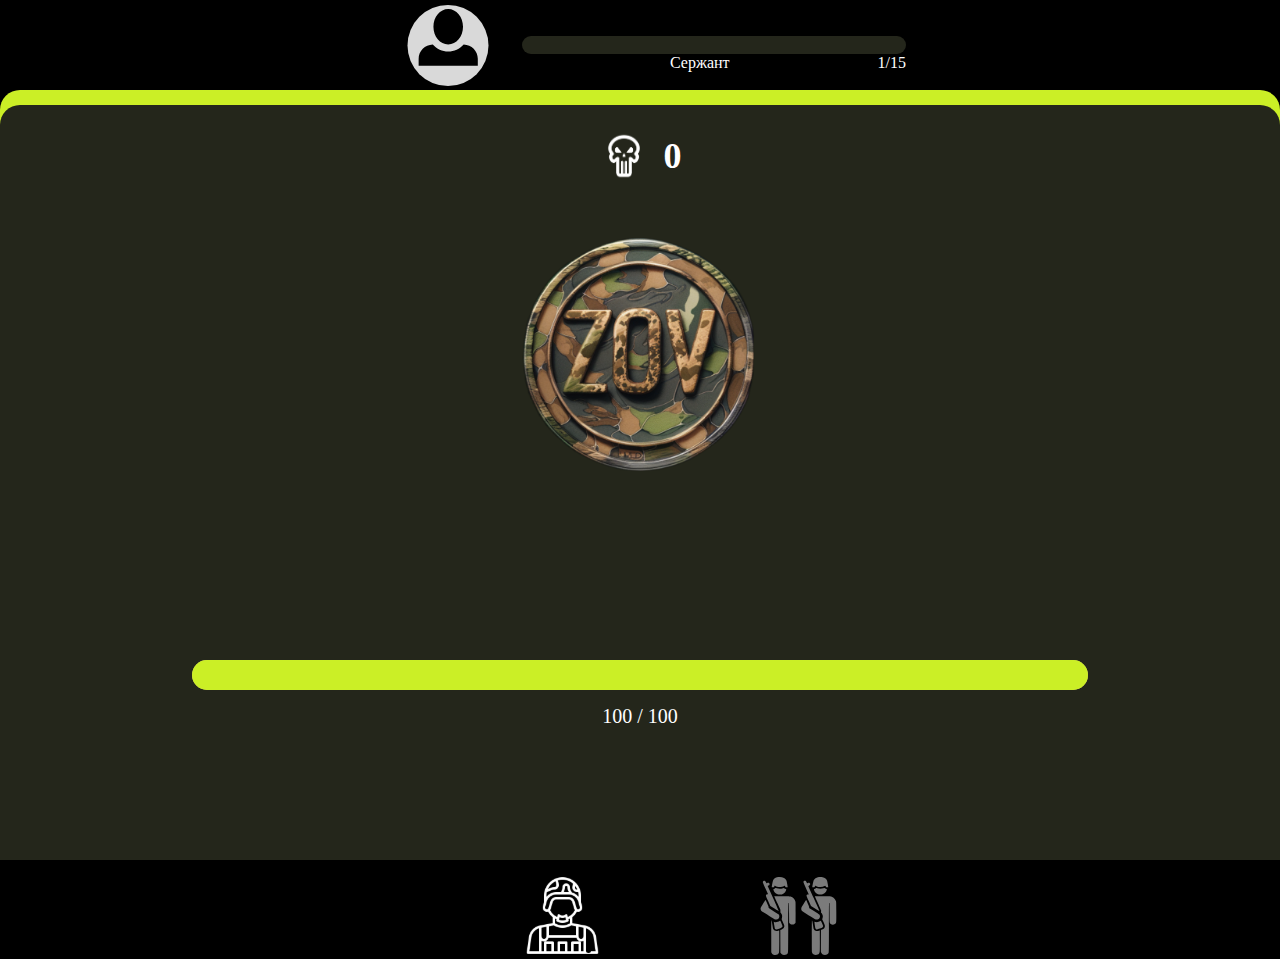
==== src/index.html @ ccc638fd "1" ====
<!DOCTYPE html>
<html lang="en">
<head>
    <meta charset="UTF-8">
    <meta name="viewport" content="width=device-width, initial-scale=1.0">
    <title>ZOV clicker</title>
    <link rel="stylesheet" href="style.css">
</head>
<body>
<header>
    <nav>
        <ul>
            <li class="prof"><img src="assets/profile.svg"></li>
            <li class="pr_bar">
                <div class = "bg"></div>
                <div class = "rang">
                    <span id="txt">Сержант</span>
                    <span id="num">1/15</span>
                </div>
            </li>
        </ul>
    </nav>
</header>
<div class="game">
    <div class ="game2">
        <div class="header">
            <img src="assets/score.png" alt="coin">
            <h2 class="score" id="score">0</h2>
        </div>
        <div class="circle">
            <img id="circle" src="assets/coin.png" alt="zov">
        </div>
        <div class="energy">
            <div class="bg_energy">
                <div class="pr_bar_energy">
                </div>
            </div>
        </div>
        <div class="txt_energy">
            <span class="cur_energy">100</span>
            <span class="/">/</span>
            <span class="max_energy">100</span>
        </div>
    </div>
</div>

<footer>
    <ul class="menu_bar">
        <li class = "menu"><img src="assets/menu.svg" alt="menu"></li>
        <li class = "shop"><img src="assets/shop.svg" alt="shop"></li>
        <li class = "quests"><img src="assets/quests.svg" alt="quests"></li>
        <li class = "friedns"><img src="assets/friedns.svg" alt="friedns"></li>
    </ul>
</footer>
<script src="app.js" defer></script>
</body>
</html>
---- src/style.css ----
html, body {
    margin: 0;
    height: 100%;
    padding: 0;
    width: 100%;
    background: black;
    user-select: none;
}

header {
    height: 10%;
    width: 100%;
    justify-items: center;
}

nav {
    width: 100%;
    height: 100%;
}

header nav ul {
    list-style: none;
    display: flex;
    width: 100%;
    height: 100%;
    justify-content: center;
    align-items: center;
    margin: 0;
    padding: 0;
}

.prof {
    width: 10%;
    height: 90%;
    padding: 10px;
    float: left;
}

.pr_bar {
    width: 30%;
    height: 20%;
    background: #24261B;
    border-radius: 50px;
}

.bg {
    width: 0;
    height: 100%;
    background-color: #CBEF26;
    border-radius: 50px;
    transition: width 0.5s;
}

.rang {
    color: #fff;
    text-align: center;
}

#num {
    float: right;
}

header nav ul li img {
    width: 100%;
    height: 100%;
}


.game {
    height: 80%;
    width: 100%;
    background-color: #CBEF26;
    border-top-left-radius: 20px;
    border-top-right-radius: 20px;
    position: relative;
    padding-bottom:50px;
}

.game2 {
    width: 100%;
    height: 98%;
    position:absolute;
    bottom:0;
    text-align: center;
    justify-items: center;
    align-items: center;
    background-color: #24261B;
    border-top-left-radius: 20px;
    border-top-right-radius: 20px;
}

.header {
    display: flex;
    align-items: center;
    justify-content: center;
}

.header img {
    width: 50px;
    height: 50px;
    margin-right: 15px;
}

.footer {
    align-items: center;
    justify-content: center;
    width: 100%;
    height: 10%;
}

.menu_bar {
    width: 100%;
    height: 40%;
    display: flex;
    justify-content: center;
    align-items: center;
}


.score{
    color: white;
    text-align: center;
    font-size: 36px;
    font-weight: bold;
    user-select: none;
}

.circle {
    width: 100%;
    height: 60%;
}

.circle img {
    width: 300px;
    height: 300px;
    border-radius: 50%;
    transition: transform 0.2s ease;
    --tiltX: 0deg;
    --tiltY: 0deg;
    transform: perspective(500px) rotateX(var(--tiltX)) rotateY(var(--tiltY));
}

.plusOne {
    position: absolute;
    font-family: Inter;
    text-shadow: 0px 0px 4px rgba(234, 182, 64,0.25);
    font-size: 24px;
    font-weight: bold;
    background: linear-gradient(180deg, #e8c547 0%, #ef882b 100%);
    background-clip: text;
    -webkit-background-clip: text;
    -webkit-text-fill-color: transparent;
    pointer-events: none;
    user-select: none;
    animation: move-up 2s forwards;
}

@keyframes move-up {
    0% {
        opacity: 1;
        transform: translateY(0);
    }

    100% {
        opacity: 0;
        transform: translateY(-70px);
    }
}

.energy {
    width: 100%;
    height: 4%;
    display: flex;
    justify-content: center;
}

.bg_energy {
    width: 70%;
    height: 100%;
    background: #C8B57C;
    border-radius: 50px;
}

.pr_bar_energy {
    border-radius: 30px;
    background: #CBEF26;
    width: 50%;
    height: 100%;
}

.txt_energy {
    margin-top: 15px;
    color: white;
    font-size: 20px;
}
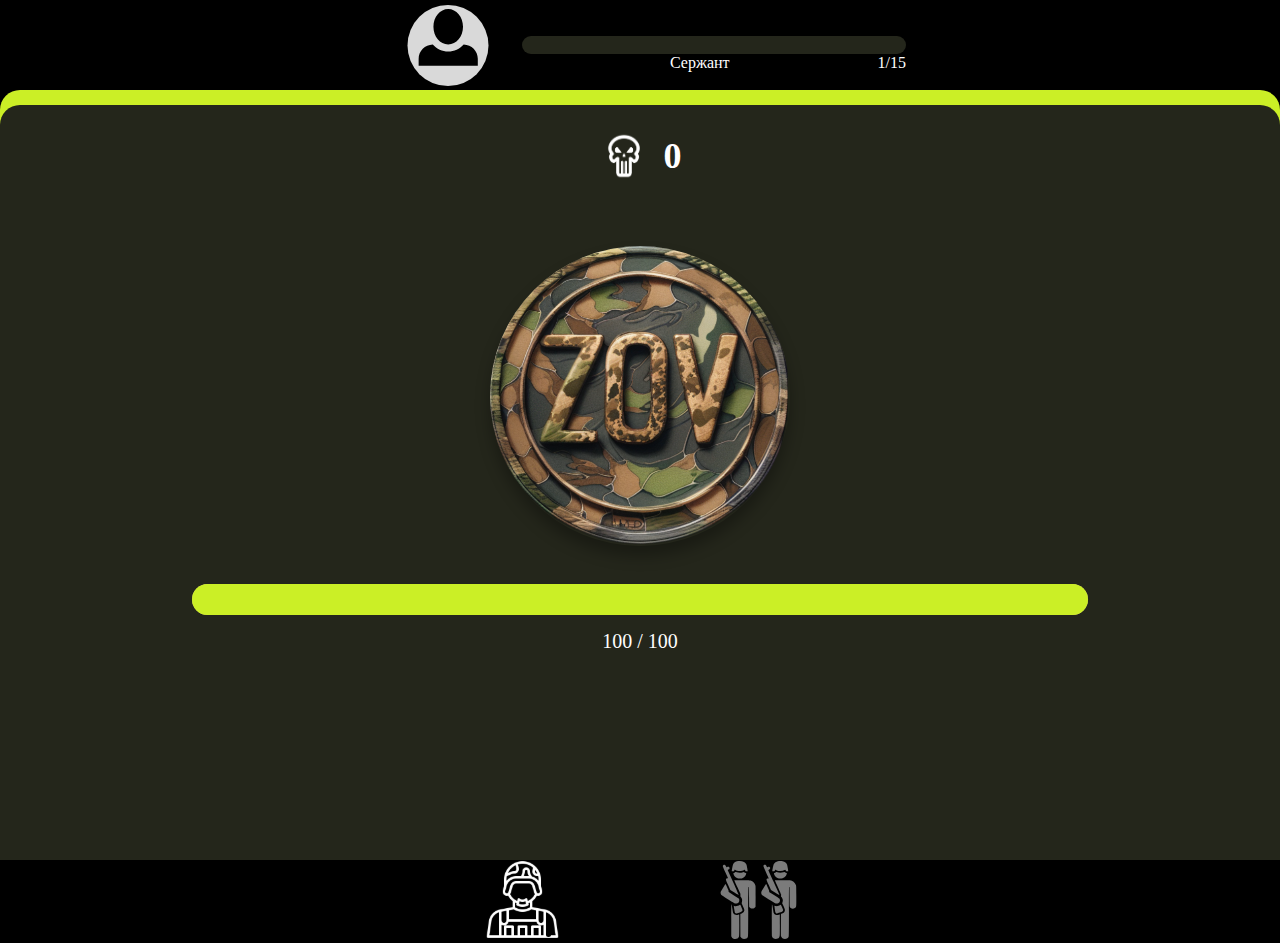
==== commit 84e6fc66: "1" ====
--- a/src/index.html
+++ b/src/index.html
@@ -28,7 +28,7 @@
             <h2 class="score" id="score">0</h2>
         </div>
         <div class="circle">
-            <img id="circle" src="assets/coin.png" alt="zov">
+            <div class="image" id="circle"></div>
         </div>
         <div class="energy">
             <div class="bg_energy">
--- a/src/style.css
+++ b/src/style.css
@@ -114,6 +114,11 @@
     display: flex;
     justify-content: center;
     align-items: center;
+}
+
+ul {
+    margin: 0;
+    padding: 0;
 }
 
 
@@ -125,46 +130,58 @@
     user-select: none;
 }
 
+
 .circle {
-    width: 100%;
-    height: 60%;
-}
-
-.circle img {
+    width: 100vw;
+    height: 50%;
+    display: flex;
+    justify-content: center;
+    align-items: center;
+    transform-style: preserve-3d;
+}
+.image {
     width: 300px;
     height: 300px;
     border-radius: 50%;
+    position: relative;
     transition: transform 0.2s ease;
+    z-index: 30;
     --tiltX: 0deg;
     --tiltY: 0deg;
+    transform-style: preserve-3d;
+    background: url(assets/coin.png) 0 0;
+    background-position: center;
+    background-size: 130% 130%;
+    box-shadow: 0 10px 15px rgba(0, 0, 0, 0.3);
     transform: perspective(500px) rotateX(var(--tiltX)) rotateY(var(--tiltY));
 }
-
 .plusOne {
-    position: absolute;
-    font-family: Inter;
-    text-shadow: 0px 0px 4px rgba(234, 182, 64,0.25);
-    font-size: 24px;
-    font-weight: bold;
-    background: linear-gradient(180deg, #e8c547 0%, #ef882b 100%);
-    background-clip: text;
-    -webkit-background-clip: text;
-    -webkit-text-fill-color: transparent;
-    pointer-events: none;
-    user-select: none;
-    animation: move-up 2s forwards;
+        position: absolute;
+        z-index: 100;
+        font-family: Inter;
+        text-shadow: 0px 0px 4px rgba(234, 182, 64,0.25);
+        font-size: 24px;
+        opacity: 1;
+        font-weight: bold;
+        background: linear-gradient(180deg, #e8c547 0%, #ef882b 100%);
+        background-clip: text;
+        -webkit-background-clip: text;
+        -webkit-text-fill-color: transparent;
+        pointer-events: none;
+        user-select: none;
+        animation: move-up 1s ease-out forwards ;
 }
 
 @keyframes move-up {
-    0% {
-        opacity: 1;
-        transform: translateY(0);
-    }
-
-    100% {
-        opacity: 0;
-        transform: translateY(-70px);
-    }
+        0% {
+            opacity: 1;
+            transform: translateY(0);
+        }
+
+        100% {
+            opacity: 0;
+            transform: translateY(-70px);
+        }
 }
 
 .energy {
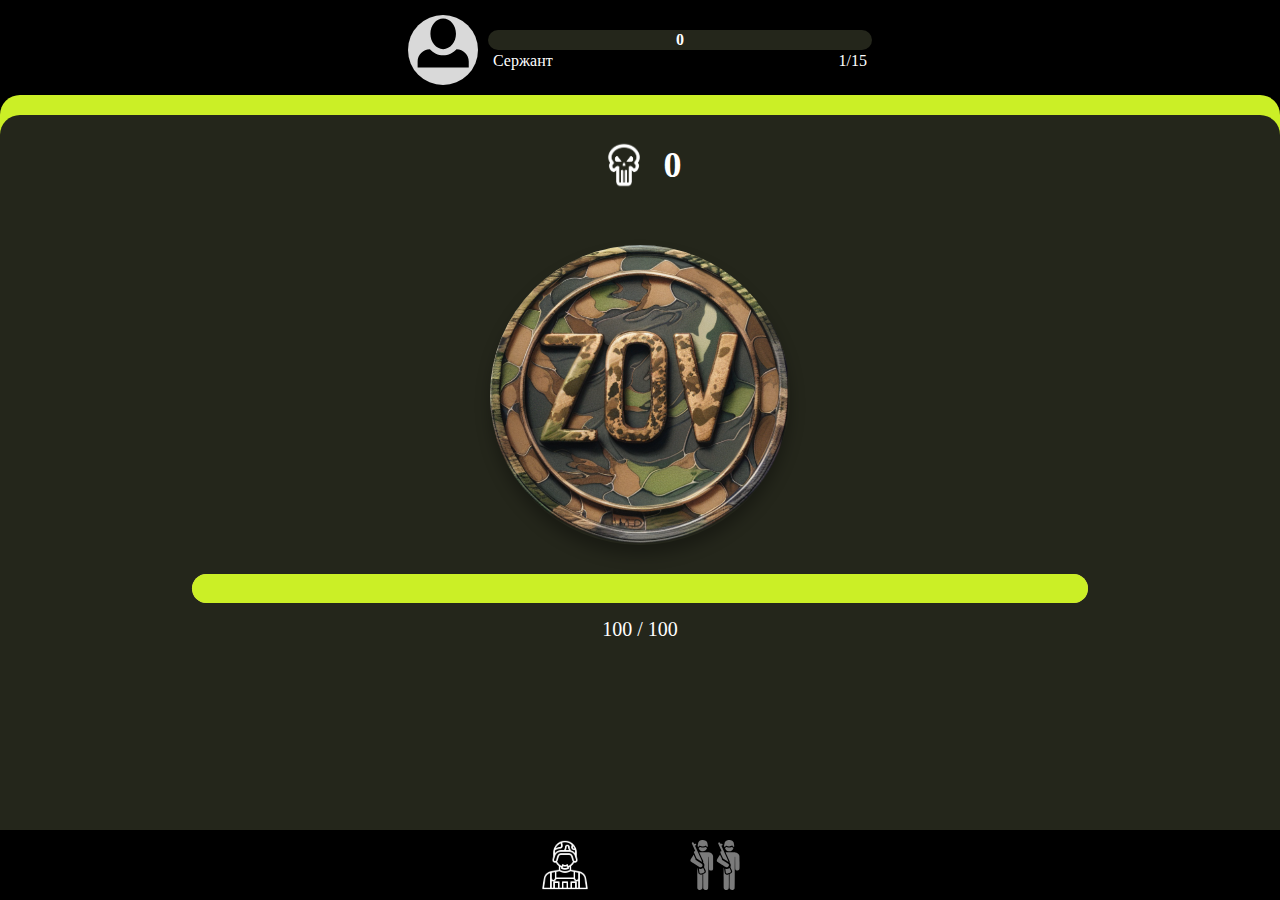
==== commit b029c83a: "=)" ====
--- a/src/index.html
+++ b/src/index.html
@@ -8,18 +8,16 @@
 </head>
 <body>
 <header>
-    <nav>
-        <ul>
-            <li class="prof"><img src="assets/profile.svg"></li>
-            <li class="pr_bar">
-                <div class = "bg"></div>
+    
+            <img src="assets/profile.svg">
+            <div class="status">
+                <div class = "progress_bar" id="progress"></div>
                 <div class = "rang">
                     <span id="txt">Сержант</span>
                     <span id="num">1/15</span>
                 </div>
-            </li>
-        </ul>
-    </nav>
+            </div>
+       
 </header>
 <div class="game">
     <div class ="game2">
@@ -44,13 +42,13 @@
     </div>
 </div>
 
-<footer>
-    <ul class="menu_bar">
-        <li class = "menu"><img src="assets/menu.svg" alt="menu"></li>
-        <li class = "shop"><img src="assets/shop.svg" alt="shop"></li>
-        <li class = "quests"><img src="assets/quests.svg" alt="quests"></li>
-        <li class = "friedns"><img src="assets/friedns.svg" alt="friedns"></li>
-    </ul>
+<footer class="menu_bar">
+    
+        <img src="assets/menu.svg" alt="menu"></li>
+       <img src="assets/shop.svg" alt="shop"></li>
+        <img src="assets/quests.svg" alt="quests"></li>
+        <img src="assets/friedns.svg" alt="friedns"></li>
+    
 </footer>
 <script src="app.js" defer></script>
 </body>
--- a/src/style.css
+++ b/src/style.css
@@ -1,58 +1,70 @@
 html, body {
     margin: 0;
-    height: 100%;
+    height: 100vh;
     padding: 0;
     width: 100%;
     background: black;
     user-select: none;
+    
+}
+body {
+    display: flex;
+    flex-direction: column;
 }
 
 header {
-    height: 10%;
-    width: 100%;
+    /* height: 10%; */
+    height: 100px;
+    width: 100%;
+    display: flex;
+    gap:10px;
+    flex-direction: row;
+    justify-content: center;
+    align-items: center;
     justify-items: center;
-}
-
-nav {
-    width: 100%;
-    height: 100%;
-}
-
-header nav ul {
-    list-style: none;
-    display: flex;
-    width: 100%;
-    height: 100%;
-    justify-content: center;
-    align-items: center;
-    margin: 0;
-    padding: 0;
-}
-
-.prof {
-    width: 10%;
-    height: 90%;
-    padding: 10px;
-    float: left;
-}
-
-.pr_bar {
-    width: 30%;
-    height: 20%;
+    img {
+        height: 70%;
+    }
+}
+
+.status {
+    display: flex;
+    flex-direction: column;
+    gap: 2px;
+}
+
+.progress_bar {
+    height: 20px;
+    width: 30vw;
+    overflow: hidden;
     background: #24261B;
     border-radius: 50px;
-}
-
-.bg {
-    width: 0;
-    height: 100%;
+    position: relative;
+    color: white;
+   justify-content: center;
+   align-items: center;
+   font-family:Roboto;
+   font-weight: 900;
+    display: flex;
+    z-index: 3;
+}
+.progress_bar::before {
+    content: "";
+    position: absolute;
+    z-index: -1;
+    width: var(--width, 1%);
+    height: 100%;
+    top:0;
+    left: 0;
     background-color: #CBEF26;
-    border-radius: 50px;
-    transition: width 0.5s;
+    ;
 }
 
 .rang {
+    padding: 0 5px;
     color: #fff;
+    display: flex;
+    justify-content: space-between;
     text-align: center;
 }
 
@@ -60,21 +72,18 @@
     float: right;
 }
 
-header nav ul li img {
-    width: 100%;
-    height: 100%;
-}
 
 
 .game {
-    height: 80%;
-    width: 100%;
-    background-color: #CBEF26;
+    height: 100%;
+    width: 100%;
+    /* background-color: #CBEF26; */
     border-top-left-radius: 20px;
     border-top-right-radius: 20px;
     position: relative;
     padding-bottom:50px;
 }
+
 
 .game2 {
     width: 100%;
@@ -87,6 +96,7 @@
     background-color: #24261B;
     border-top-left-radius: 20px;
     border-top-right-radius: 20px;
+    box-shadow: 0px -20px 0px 0px #CBEF26;
 }
 
 .header {
@@ -101,25 +111,20 @@
     margin-right: 15px;
 }
 
-.footer {
-    align-items: center;
-    justify-content: center;
-    width: 100%;
-    height: 10%;
-}
+
 
 .menu_bar {
-    width: 100%;
-    height: 40%;
-    display: flex;
-    justify-content: center;
-    align-items: center;
-}
-
-ul {
-    margin: 0;
-    padding: 0;
-}
+    height: 50px;
+    img {
+        height: 100%;
+    }
+    display: flex;
+    justify-content: center;
+    align-items: center;
+    padding: 10px;
+
+}
+
 
 
 .score{
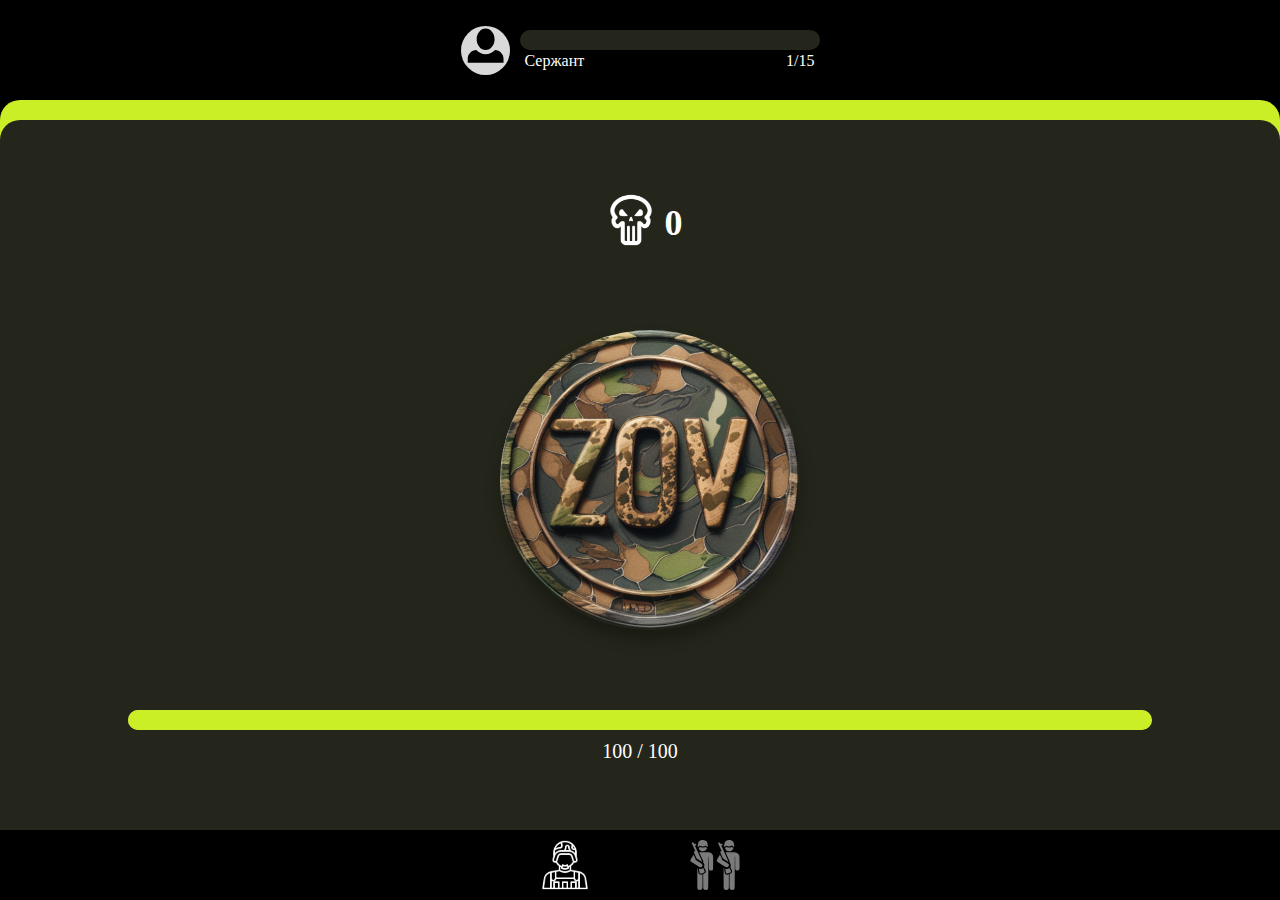
==== commit ec64cb7d: "=-" ====
--- a/src/index.html
+++ b/src/index.html
@@ -1,55 +1,46 @@
 <!DOCTYPE html>
 <html lang="en">
+
 <head>
     <meta charset="UTF-8">
     <meta name="viewport" content="width=device-width, initial-scale=1.0">
     <title>ZOV clicker</title>
     <link rel="stylesheet" href="style.css">
 </head>
+
 <body>
-<header>
-    
-            <img src="assets/profile.svg">
-            <div class="status">
-                <div class = "progress_bar" id="progress"></div>
-                <div class = "rang">
-                    <span id="txt">Сержант</span>
-                    <span id="num">1/15</span>
-                </div>
+    <header>
+        <img src="assets/profile.svg">
+        <div class="status">
+            <div class="progress-bar" id="progress"></div>
+            <div class="rang">
+                <span id="txt">Сержант</span>
+                <span id="num">1/15</span>
             </div>
-       
-</header>
-<div class="game">
-    <div class ="game2">
-        <div class="header">
+        </div>
+
+    </header>
+    <div class="game">
+        <div class="score-wrapper">
             <img src="assets/score.png" alt="coin">
-            <h2 class="score" id="score">0</h2>
+            <p class="score" id="score">0</p>
         </div>
         <div class="circle">
-            <div class="image" id="circle"></div>
+            <div class="coin" id="circle"></div>
         </div>
-        <div class="energy">
-            <div class="bg_energy">
-                <div class="pr_bar_energy">
-                </div>
-            </div>
-        </div>
-        <div class="txt_energy">
-            <span class="cur_energy">100</span>
-            <span class="/">/</span>
-            <span class="max_energy">100</span>
+        <div class="energy-wrapper">
+            <div class="energy-bar"></div>
+            <p><span id="energy-bar-text">100</span> / 100</p>
         </div>
     </div>
-</div>
-
-<footer class="menu_bar">
-    
+    </div>
+    <footer class="menu">
         <img src="assets/menu.svg" alt="menu"></li>
-       <img src="assets/shop.svg" alt="shop"></li>
+        <img src="assets/shop.svg" alt="shop"></li>
         <img src="assets/quests.svg" alt="quests"></li>
         <img src="assets/friedns.svg" alt="friedns"></li>
-    
-</footer>
-<script src="app.js" defer></script>
+    </footer>
+    <script src="app.js" defer></script>
 </body>
+
 </html>--- a/src/style.css
+++ b/src/style.css
@@ -1,11 +1,21 @@
-html, body {
+html,
+body {
     margin: 0;
-    height: 100vh;
+    min-height: 100vh;
+    height: 100%;
     padding: 0;
     width: 100%;
     background: black;
     user-select: none;
-    
+    overflow: hidden;
+}
+img {
+    user-select: none !important;
+
+}
+p, span {
+    color: white;
+    margin: 0;
 }
 body {
     display: flex;
@@ -15,9 +25,11 @@
 header {
     /* height: 10%; */
     height: 100px;
+    box-sizing: border-box;
+    padding: 15px;
     width: 100%;
     display: flex;
-    gap:10px;
+    gap: 10px;
     flex-direction: row;
     justify-content: center;
     align-items: center;
@@ -33,70 +45,47 @@
     gap: 2px;
 }
 
-.progress_bar {
+.progress-bar {
     height: 20px;
-    width: 30vw;
+    width: clamp(150px, 30vw, 300px);
     overflow: hidden;
-    background: #24261B;
+    background: #24261b;
     border-radius: 50px;
     position: relative;
-    color: white;
-   justify-content: center;
-   align-items: center;
-   font-family:Roboto;
-   font-weight: 900;
-    display: flex;
-    z-index: 3;
-}
-.progress_bar::before {
+    z-index: 0;
+}
+.progress-bar::before {
     content: "";
     position: absolute;
-    z-index: -1;
+    z-index: 1;
     width: var(--width, 1%);
     height: 100%;
-    top:0;
-    left: 0;
-    background-color: #CBEF26;
-    ;
+    background-color: #cbef26;
 }
 
 .rang {
     padding: 0 5px;
-    color: #fff;
     display: flex;
     justify-content: space-between;
     text-align: center;
 }
 
-#num {
-    float: right;
-}
-
-
-
 .game {
+    margin-top: 20px;
     height: 100%;
     width: 100%;
     /* background-color: #CBEF26; */
     border-top-left-radius: 20px;
     border-top-right-radius: 20px;
     position: relative;
-    padding-bottom:50px;
-}
-
-
-.game2 {
-    width: 100%;
-    height: 98%;
-    position:absolute;
-    bottom:0;
-    text-align: center;
-    justify-items: center;
-    align-items: center;
-    background-color: #24261B;
-    border-top-left-radius: 20px;
-    border-top-right-radius: 20px;
-    box-shadow: 0px -20px 0px 0px #CBEF26;
+    box-sizing: border-box;
+    padding: 10px;
+    box-shadow: 0px -20px 0px 0px #cbef26;
+    background-color: #24261b;
+    display: flex;
+    flex-direction: column;
+    gap: 20px;
+    justify-content: space-evenly;
 }
 
 .header {
@@ -111,9 +100,7 @@
     margin-right: 15px;
 }
 
-
-
-.menu_bar {
+.menu{
     height: 50px;
     img {
         height: 100%;
@@ -122,38 +109,40 @@
     justify-content: center;
     align-items: center;
     padding: 10px;
-
-}
-
-
-
-.score{
+}
+.score-wrapper {
+    display: flex;
+    flex-direction: row;
+    justify-content: center;
+    align-items: center;
+}
+.score-wrapper img {
+    height: 60px;
+}
+.score-wrapper p {
     color: white;
-    text-align: center;
     font-size: 36px;
     font-weight: bold;
     user-select: none;
-}
-
+    height: 36px;
+    margin: 0;
+}
 
 .circle {
     width: 100vw;
-    height: 50%;
+    --size: clamp(200px, 80vw, 300px);
+    height: var(--size);
     display: flex;
     justify-content: center;
     align-items: center;
     transform-style: preserve-3d;
 }
-.image {
-    width: 300px;
-    height: 300px;
+.coin {
+    height: 100%;
+    aspect-ratio: 1 / 1;
     border-radius: 50%;
     position: relative;
     transition: transform 0.2s ease;
-    z-index: 30;
-    --tiltX: 0deg;
-    --tiltY: 0deg;
-    transform-style: preserve-3d;
     background: url(assets/coin.png) 0 0;
     background-position: center;
     background-size: 130% 130%;
@@ -161,57 +150,63 @@
     transform: perspective(500px) rotateX(var(--tiltX)) rotateY(var(--tiltY));
 }
 .plusOne {
-        position: absolute;
-        z-index: 100;
-        font-family: Inter;
-        text-shadow: 0px 0px 4px rgba(234, 182, 64,0.25);
-        font-size: 24px;
+    position: absolute;
+    z-index: 100;
+    font-family: Inter;
+    text-shadow: 0px 0px 4px rgba(234, 182, 64, 0.25);
+    font-size: 24px;
+    opacity: 1;
+    font-weight: bold;
+    background: linear-gradient(180deg, #e8c547 0%, #ef882b 100%);
+    background-clip: text;
+    -webkit-background-clip: text;
+    -webkit-text-fill-color: transparent;
+    pointer-events: none;
+    user-select: none;
+    animation: move-up 1s ease-out forwards;
+}
+
+@keyframes move-up {
+    0% {
         opacity: 1;
-        font-weight: bold;
-        background: linear-gradient(180deg, #e8c547 0%, #ef882b 100%);
-        background-clip: text;
-        -webkit-background-clip: text;
-        -webkit-text-fill-color: transparent;
-        pointer-events: none;
-        user-select: none;
-        animation: move-up 1s ease-out forwards ;
-}
-
-@keyframes move-up {
-        0% {
-            opacity: 1;
-            transform: translateY(0);
-        }
-
-        100% {
-            opacity: 0;
-            transform: translateY(-70px);
-        }
-}
-
-.energy {
-    width: 100%;
-    height: 4%;
-    display: flex;
-    justify-content: center;
-}
-
-.bg_energy {
-    width: 70%;
-    height: 100%;
-    background: #C8B57C;
+        transform: translateY(0);
+    }
+
+    100% {
+        opacity: 0;
+        transform: translateY(-70px);
+    }
+}
+
+.energy-wrapper {
+    display: flex;
+    flex-direction: column;
+    align-items: center;
+    justify-content: center;
+    gap: 10px;
+}
+.energy-wrapper p {
+    height: 20px;
+    font-size: 20px;
+}
+
+.energy-bar {
+    overflow: hidden;
+    --size: clamp(200px, 80vw, 80vw);
+    width: var(--size);
+    height: 20px;
+    background: #c8b57c;
     border-radius: 50px;
-}
-
-.pr_bar_energy {
-    border-radius: 30px;
-    background: #CBEF26;
-    width: 50%;
-    height: 100%;
-}
-
-.txt_energy {
-    margin-top: 15px;
-    color: white;
-    font-size: 20px;
-}
+    position: relative;
+}
+.energy-bar::before {
+    content: "";
+    position: absolute;
+    border-radius: 0px 10px 10px 0;
+    z-index: 1;
+    width: var(--width2, 100%);
+    height: 100%;
+    top: 0;
+    left: 0;
+    background-color: #cbef26;
+}
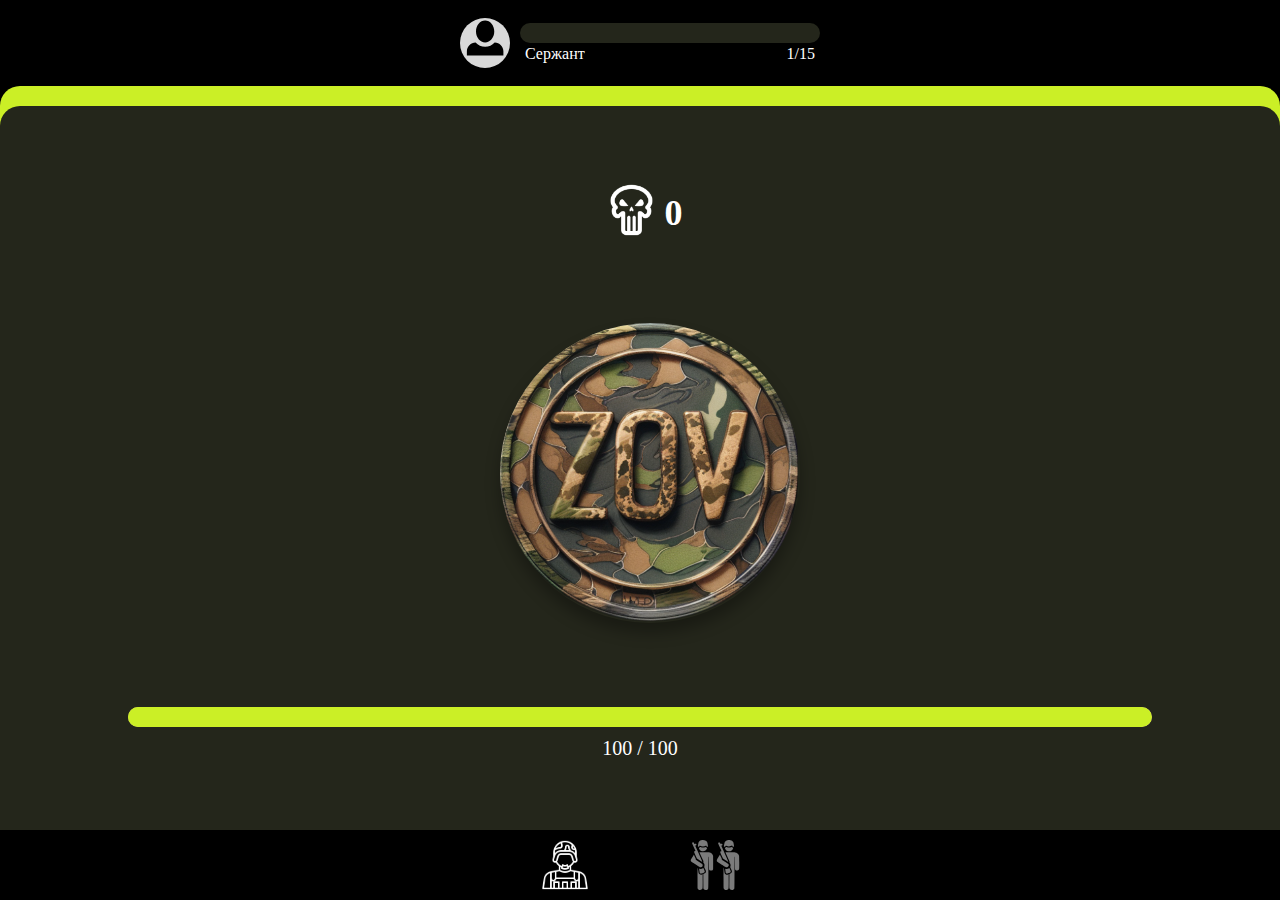
==== commit f7c9b8ab: "улучшение загрузки страниц" ====
--- a/src/index.html
+++ b/src/index.html
@@ -10,7 +10,7 @@
 
 <body>
     <header>
-        <img src="assets/profile.svg">
+        <img src="assets/profile.svg" height="50" width="50" alt="profile">
         <div class="status">
             <div class="progress-bar" id="progress"></div>
             <div class="rang">
@@ -22,7 +22,7 @@
     </header>
     <div class="game">
         <div class="score-wrapper">
-            <img src="assets/score.png" alt="coin">
+            <img src="assets/score.png" height="60" width="67" alt="coin">
             <p class="score" id="score">0</p>
         </div>
         <div class="circle">
@@ -35,10 +35,10 @@
     </div>
     </div>
     <footer class="menu">
-        <img src="assets/menu.svg" alt="menu"></li>
-        <img src="assets/shop.svg" alt="shop"></li>
-        <img src="assets/quests.svg" alt="quests"></li>
-        <img src="assets/friedns.svg" alt="friedns"></li>
+        <img src="assets/menu.svg" alt="menu" height="50" width="50">
+        <img src="assets/shop.svg" alt="shop" height="50" width="50">
+        <img src="assets/quests.svg" alt="quests" height="50" width="50">
+        <img src="assets/friedns.svg" alt="friends" height="50" width="50">
     </footer>
     <script src="app.js" defer></script>
 </body>
--- a/src/style.css
+++ b/src/style.css
@@ -34,9 +34,7 @@
     justify-content: center;
     align-items: center;
     justify-items: center;
-    img {
-        height: 70%;
-    }
+    
 }
 
 .status {
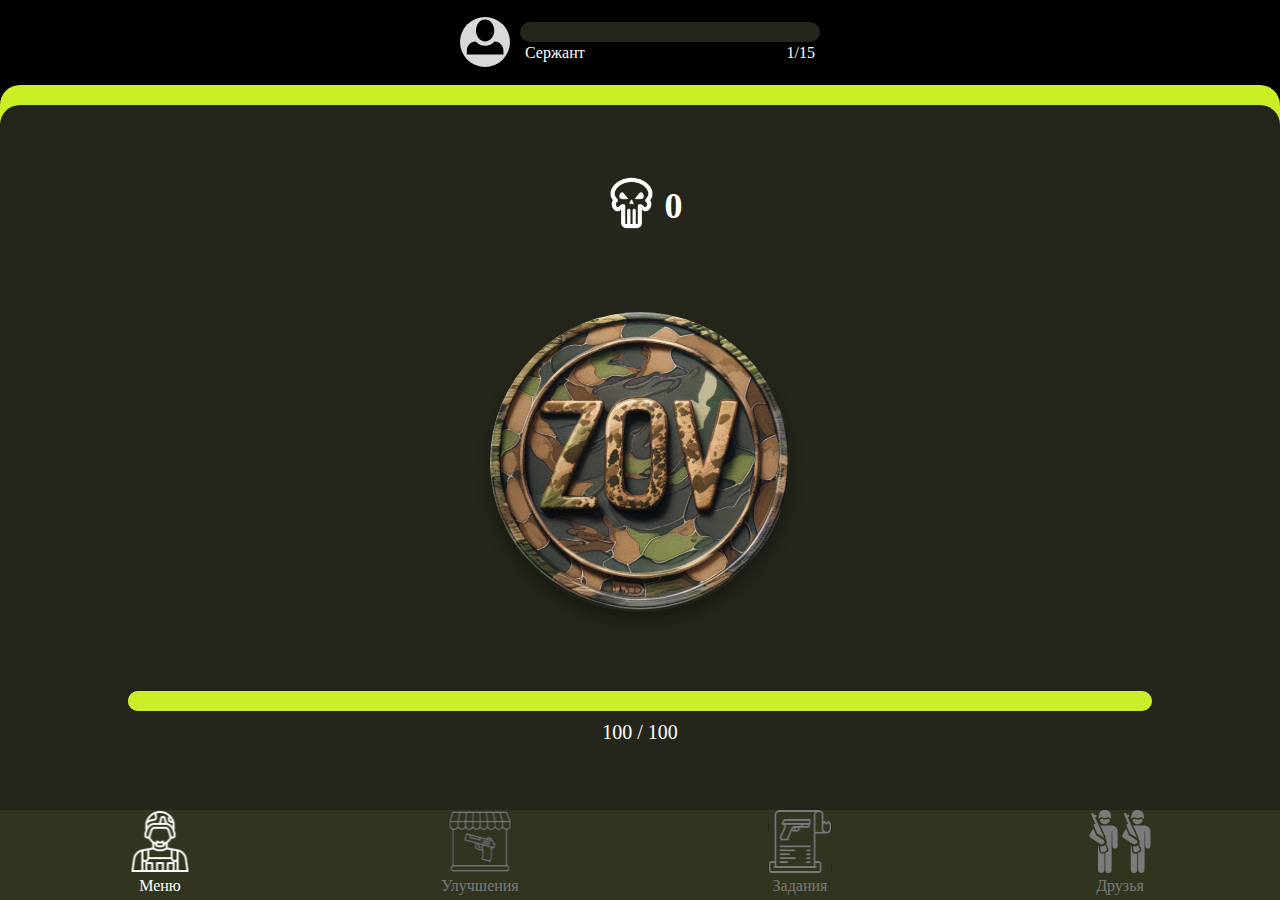
==== commit 6330d0fb: "footer update" ====
--- a/src/index.html
+++ b/src/index.html
@@ -35,10 +35,22 @@
     </div>
     </div>
     <footer class="menu">
-        <img src="assets/menu.svg" alt="menu" height="50" width="50">
-        <img src="assets/shop.svg" alt="shop" height="50" width="50">
-        <img src="assets/quests.svg" alt="quests" height="50" width="50">
-        <img src="assets/friedns.svg" alt="friends" height="50" width="50">
+        <a href="#">
+            <img src="./assets/menu.svg" alt="menu" height="50" width="50">
+            <div class="txt_menu">Меню</div>
+        </a>
+        <a href="">
+            <img src="./assets/shop.svg" alt="shop" height="50" width="50">
+            <div class="txt_shop">Улучшения</div>
+        </a>
+        <a href="">
+            <img src="./assets/quests.svg" alt="quests" height="50" width="50">
+            <div class="txt_quests">Задания</div>
+        </a>
+        <a href="">
+            <img src="./assets/friedns.svg" alt="friends" height="50" width="50">
+            <div class="txt_friends">Друзья</div>
+        </a>
     </footer>
     <script src="app.js" defer></script>
 </body>
--- a/src/style.css
+++ b/src/style.css
@@ -1,14 +1,18 @@
 html,
 body {
     margin: 0;
-    min-height: 100vh;
     height: 100%;
     padding: 0;
     width: 100%;
     background: black;
     user-select: none;
-    overflow: hidden;
-}
+}
+
+a {
+    text-decoration: none;
+    color: inherit;
+}
+
 img {
     user-select: none !important;
 
@@ -98,16 +102,6 @@
     margin-right: 15px;
 }
 
-.menu{
-    height: 50px;
-    img {
-        height: 100%;
-    }
-    display: flex;
-    justify-content: center;
-    align-items: center;
-    padding: 10px;
-}
 .score-wrapper {
     display: flex;
     flex-direction: row;
@@ -127,7 +121,7 @@
 }
 
 .circle {
-    width: 100vw;
+    width: 100%;
     --size: clamp(200px, 80vw, 300px);
     height: var(--size);
     display: flex;
@@ -136,6 +130,8 @@
     transform-style: preserve-3d;
 }
 .coin {
+    --tiltX: 0deg;
+    --tiltY: 0deg;
     height: 100%;
     aspect-ratio: 1 / 1;
     border-radius: 50%;
@@ -208,3 +204,38 @@
     left: 0;
     background-color: #cbef26;
 }
+
+.menu{
+    img {
+        height: 70%;
+        width: 100%;
+    }
+    display: flex;
+    justify-content: center;
+    align-items: center;
+}
+
+footer {
+    background: #31351F;
+    bottom: 0;
+    height: 10%;
+    width: 100%;
+    color: #7B7B7B;
+    margin: 0;
+    padding: 0;
+}
+
+footer a {
+    height: 100%;
+    width: 100%;
+    text-align: center;
+}
+
+footer img {
+    height: 70%;
+    width: 70%;
+}
+
+.txt_menu {
+    color: #fff;
+}
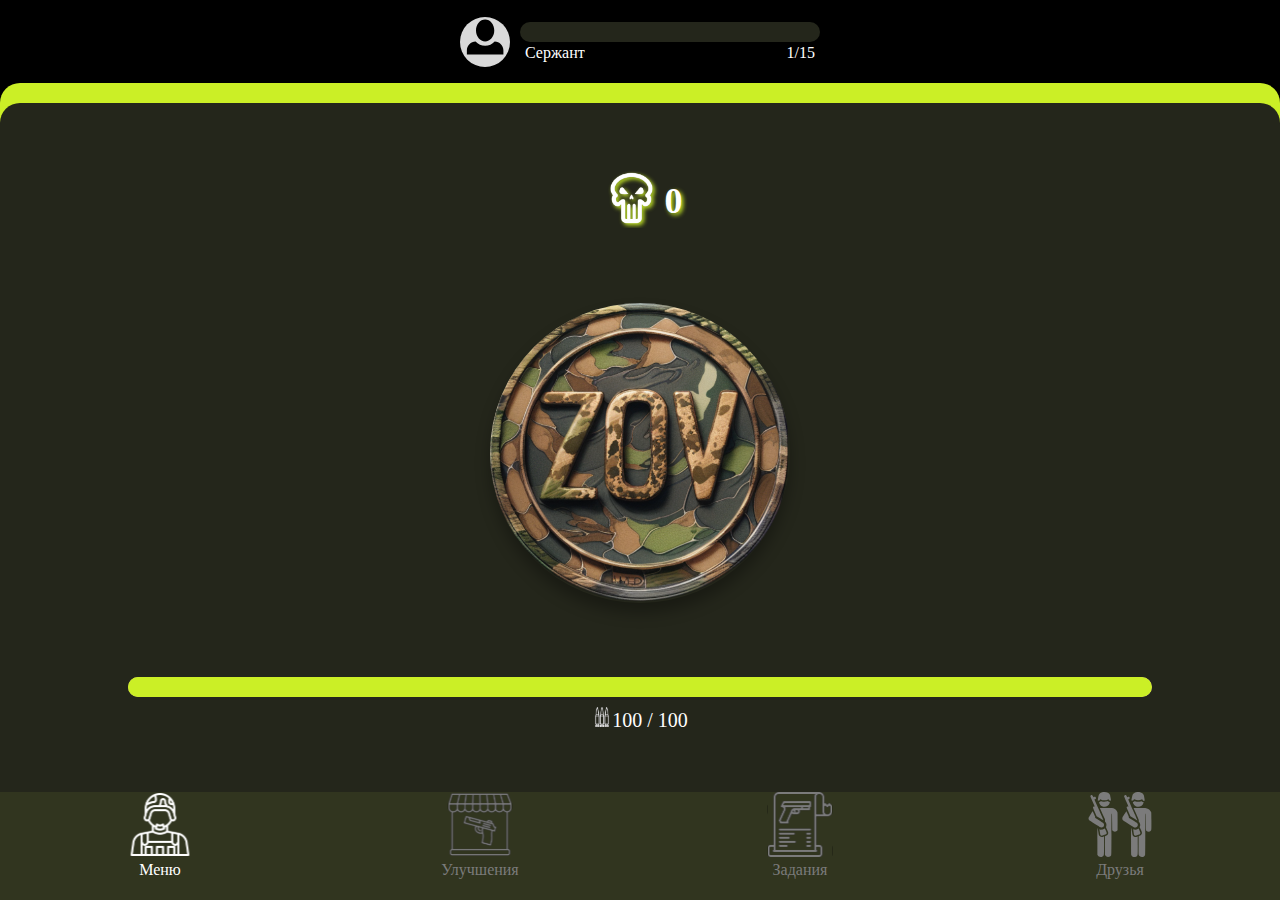
==== commit cd43f829: "new_str_tasks" ====
--- a/src/index.html
+++ b/src/index.html
@@ -30,20 +30,20 @@
         </div>
         <div class="energy-wrapper">
             <div class="energy-bar"></div>
-            <p><span id="energy-bar-text">100</span> / 100</p>
+            <p><span class="ammo"><img src="./assets/ammo.svg" width="20px" height="20px"></span><span id="energy-bar-text">100</span> / 100</p>
         </div>
     </div>
     </div>
     <footer class="menu">
-        <a href="#">
-            <img src="./assets/menu.svg" alt="menu" height="50" width="50">
+        <a href="index.html">
+            <img src="assets/menu_white.svg" alt="menu" height="50" width="50">
             <div class="txt_menu">Меню</div>
         </a>
         <a href="">
             <img src="./assets/shop.svg" alt="shop" height="50" width="50">
             <div class="txt_shop">Улучшения</div>
         </a>
-        <a href="">
+        <a href="quests.html">
             <img src="./assets/quests.svg" alt="quests" height="50" width="50">
             <div class="txt_quests">Задания</div>
         </a>
--- a/src/style.css
+++ b/src/style.css
@@ -107,9 +107,13 @@
     flex-direction: row;
     justify-content: center;
     align-items: center;
+    overflow: hidden;
 }
 .score-wrapper img {
     height: 60px;
+    display: block;
+    filter: drop-shadow(2px 2px 2px #cbef26); /* Создание тени */
+
 }
 .score-wrapper p {
     color: white;
@@ -118,6 +122,7 @@
     user-select: none;
     height: 36px;
     margin: 0;
+    text-shadow: 2px 2px 4px #CBEF26;
 }
 
 .circle {
@@ -206,10 +211,6 @@
 }
 
 .menu{
-    img {
-        height: 70%;
-        width: 100%;
-    }
     display: flex;
     justify-content: center;
     align-items: center;
@@ -218,7 +219,7 @@
 footer {
     background: #31351F;
     bottom: 0;
-    height: 10%;
+    height: 12%;
     width: 100%;
     color: #7B7B7B;
     margin: 0;
@@ -227,13 +228,18 @@
 
 footer a {
     height: 100%;
-    width: 100%;
+    width: 30%;
     text-align: center;
+    font-size: 16px;
+}
+
+footer a div {
+    width: 100%;
 }
 
 footer img {
-    height: 70%;
-    width: 70%;
+    height: 60%;
+    width: 100%;
 }
 
 .txt_menu {
